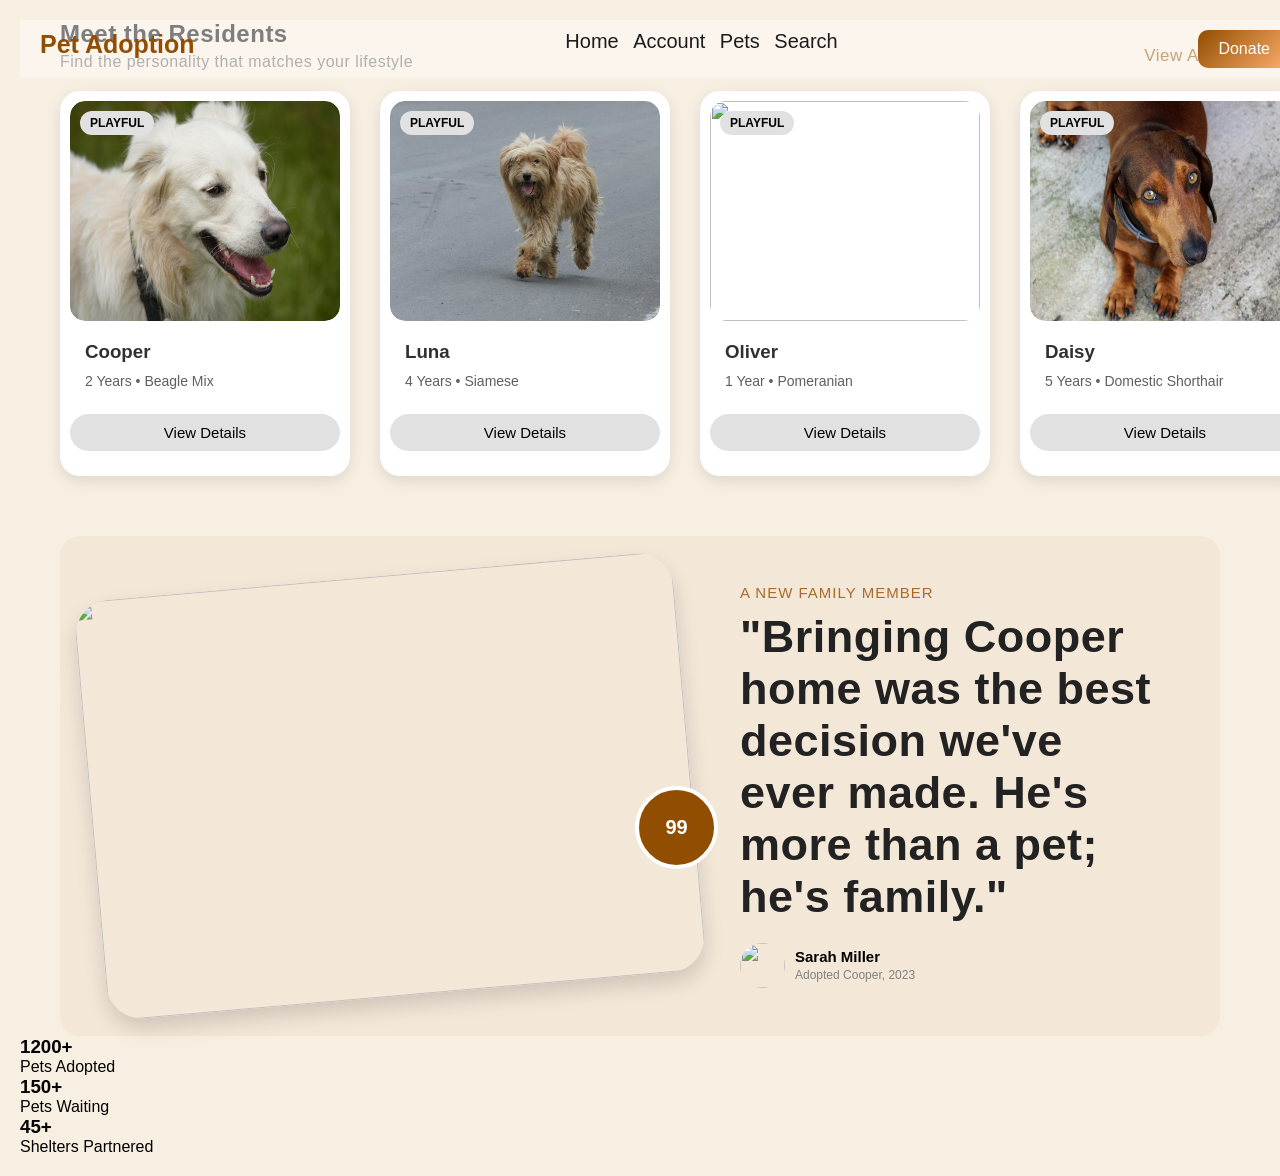
==== index.html @ e115f656 "Merge branch 'develop' into malak" ====
<!DOCTYPE html>
<html lang="en">

<head>
    <meta charset="UTF-8">
    <title>Pet Adoption</title>
    <link rel="stylesheet" href="style.css">
</head>

<body>

    <nav class="setup">
        <h1>Pet Adoption</h1>

        <ul>
            <li><a href="#home">Home</a></li>
            <li><a href="#account">Account</a></li>
            <li><a href="#pets">Pets</a></li>
            <li><a href="#search">Search</a></li>
        </ul>
        <button>Donate</button>
    </nav>

    <section class="container">
        <div class="header">
            <div class="title">
                <h2>Meet the Residents</h2>
                <p class="subtitle">Find the personality that matches your lifestyle</p>
            </div>
            <a href="#" class="view-all">
                <span class="text">View All</span>
                <span class="arrow">→</span>
            </a>
        </div>
        <div class="cards">

            <div class="card">
                <span class="badge">PLAYFUL</span>
                <div class="image-box">
                    <img src="photo/pexels-alexasfotos-9635031.jpg" alt="">
                </div>
                <h3>Cooper</h3>
                <p>2 Years • Beagle Mix</p>
                <button>View Details</button>
            </div>

            <div class="card">
                <span class="badge">PLAYFUL</span>
                <div class="image-box">
                    <img src="photo/pexels-traphitho-16429982.jpg" alt="">
                </div>
                <h3>Luna</h3>
                <p>4 Years • Siamese</p>
                <button>View Details</button>
            </div>

            <div class="card">
                <span class="badge">PLAYFUL</span>
                <div class="image-box">
                    <img src="https://placedog.net/300/200?id=5" alt="">
                </div>
                <h3>Oliver</h3>
                <p>1 Year • Pomeranian</p>
                <button>View Details</button>
            </div>

            <div class="card">
                <span class="badge">PLAYFUL</span>
                <div class="image-box">
                    <img src="photo/pexels-igor-morais-1647019-3148115.jpg" alt="">
                </div>
                <h3>Daisy</h3>
                <p>5 Years • Domestic Shorthair</p>
                <button>View Details</button>
            </div>
        </section>
        <section class="adoption-story">
            <div class="story-container">
        
                <div class="story-image">
                    <img src="photo/unnamed.png" alt="">
                    <div class="circle">99</div>
                </div>
                
        
                <div class="story-content">
                    <p class="label">A NEW FAMILY MEMBER</p>
        
                    <h2>
                        "Bringing Cooper home was the best decision we've ever made.
                        He's more than a pet; he's family."
                    </h2>
        
                    <div class="author">
                        <img src="https://randomuser.me/api/portraits/women/44.jpg" alt="">
                        <div>
                            <h4>Sarah Miller</h4>
                            <span>Adopted Cooper, 2023</span>
                        </div>
                    </div>
                </div>
        
            </div>
        </section>
        
        <script src="script.js"></script>

        </div>
    </section>

    <section class="num">
        <div class="num-card" id="cof">
            <h3>1200+</h3>
            <p>Pets Adopted</p>
        </div>
        <div class="num-card">
            <h3>150+</h3>
            <p>Pets Waiting</p>
        </div>
        <div class="num-card" id="green">
            <h3>45+</h3>
            <p>Shelters Partnered</p>
        </div>

    </section>
    <script src="script.js"></script>

</body>

</html>
---- style.css ----
* {
    margin: 0;
    padding: 0;
}
nav {
    background-color: #ffffff60;
    color: white;
    padding: 0px;
    justify-content: space-between;
    display: flex;
    width: 100%;
    position: fixed;
}
nav h1 {
    text-align: center;
    font-family: 'Segoe UI', Tahoma, Geneva, Verdana, sans-serif;
    font-size: 25px;
    color: #914d00;
    padding: 10px 20px;

}

nav ul {
    list-style-type: none;
    justify-content: space-around;
    padding: 0;
    margin: 10px auto;
}

.setup a {
    text-decoration: none;
    color: rgb(29, 28, 28);
    font-family: Verdana, Geneva, Tahoma, sans-serif;
    font-size: 20px;
    width: 100%;
    transition: 0.5s ease;
    margin: 0 auto;
}
.setup a:hover {
    color: #ffaf6d;
}
nav li{
    display: inline;
    margin: 5px;
    width: 100%;
}
body {
    font-family: Arial, sans-serif;
    background: #f8efe3;
    margin: 0;
    padding: 20px;
}

.header {
    display: flex;
    justify-content: space-between;
    align-items: center;
}

.view-all {
    letter-spacing: 0.5px;
    text-decoration: none;
    color: #a66b2d;
    font-size: 17px;
    display: inline-flex;
    align-items: center;
    margin-right: 30px;
    gap: 5px;
}

/* الكلمة */
.view-all .text {
    transition: transform 0.3s ease;
}

/* الحركة */
.view-all:hover .text {
    transform: translateX(-5px);
}

/* لو عايزاها بالضغط */
.view-all:active .text {
    transform: translateX(-5px);
}

.container {
    margin-left: 40px;
    /* max-width: 1100px; */

}


h2 {
    letter-spacing: 0.5px;
    color: rgb(49, 48, 48);
    margin-bottom: 5px;
}

.subtitle {
    color: gray;
    letter-spacing: 0.5px;
    margin-bottom: 20px;
}

.cards {
    display: flex;
    gap: 30px;
    /* flex-wrap: wrap; */
}

.card {
    position: relative;
    background: white;
    border-radius: 20px;
    padding: 10px;
    width: 270px;
    height: 365px;
    /* text-align: center; */
    box-shadow: 0 5px 15px rgba(0, 0, 0, 0.1);
    transition: 0.3s;
}


.card:hover {
    transform: translateY(-5px);
}

.card img {
    width: 100%;
    height: 220px;
    border-radius: 15px;
}

.card h3 {
    /* margin: 10px 0 5px; */
    margin: 20px 0 10px 15px;
    color: rgb(49, 48, 48);

}

.card p {
    margin: 0 0 15px 15px;
    color: #5f5f5f;
    font-size: 14px;
}

.card button {
    width: 270px;
    margin-top: 10px;
    padding: 10px;
    border: none;
    border-radius: 20px;
    background: #e2e1e1;
    font-size: 15px;
    cursor: pointer;
    transition: 0.3s;
}

.card button:hover {
    background: #b5651d;
    color: white;
}

.badge {
    position: absolute;
    top: 20px;
    left: 20px;
    z-index: 2;
    /* يخليه فوق الصورة */
    background: #e2e1e1;
    color: rgb(0, 0, 0);
    padding: 5px 10px;
    border-radius: 20px;
    font-size: 12px;
    font-weight: bold;
    pointer-events: none;
}

.image-box {
    overflow: hidden;
    border-radius: 15px;
    position: relative;
}

.image-box img {
    width: 100%;
    display: block;
    transition: transform 0.4s ease;
    z-index: 1;
}

/* التكبير */
.image-box:hover img {
    transform: scale(1.1);
}

.setup button {
    background: linear-gradient(135deg, #914d00 0%, #ffaf6d 100%);   
    color: white;
    border: none;
    padding: 10px 20px;
    cursor: pointer;
    font-size: 16px;
    border-radius: 10px;
    margin: 10px;
    transition: 0.5s ease;
}
.setup button:hover {
    background: linear-gradient(135deg, #ffaf6d 0%, #914d00 100%);
}



.adoption-story {
    
    margin-top: 60px;
    padding: 0 40px;
}

.story-container {
    height: 500px;
    display: flex;
    align-items: center;
    background: #f3e7d8;
    border-radius: 20px;
    /* overflow: hidden; */
    /* مهم عشان يخليهم لازقين */
}

/* الصورة */
 .story-image {
     display: flex;
     justify-content: center;
     align-items: center;
    position: relative;
 }
 

 .circle {
     position: absolute;
     top: 50%;
     right: -28px;
     /* تطلع بره الصورة شوية */

     width: 75px;
     height: 75px;

     background: #914d00;
     /* اللون البرتقالي */
     color: white;

     border-radius: 50%;
     /* دايرة */

     display: flex;
     align-items: center;
     justify-content: center;

     font-weight: bold;
     font-size: 20px;

     border: 4px solid white;
     /* الخط الأبيض */
 }

 .story-image img {
    margin-left: 30px;
     width: 600px;
     /* يخليها مربعة */
     height: 420px;
     /* نفس العرض */
     object-fit: cover;
     /* عشان الصورة متبوظش */

     border-radius: 35px;
     /* الحواف الدائرية */

     transform: rotate(-5deg);
     /* الميل */

     box-shadow: 0 10px 20px rgba(0, 0, 0, 0.15);
     /* ظل حلو */
 }

/* الكلام */
.story-content {
    width: 50%;
    padding: 50px;
    /* background-color: #914d00; */
}

.label {
    color: #a66b2d;
    font-size: 15px;
    letter-spacing: 1px;
    margin-bottom: 10px;
}

.story-content h2 {
    font-size: 45px;
    color: #222222;
    margin-bottom: 20px;
    /* line-height: 1.6; */
}

.author {
    display: flex;
    align-items: center;
    gap: 10px;
}

.author img {
    width: 45px;
    height: 45px;
    border-radius: 50%;
}

.author h4 {
    margin: 0;
    font-size: 15px;
}

.author span {
    font-size: 12px;
    color: gray;
.num{
    font-size: 20px;
    color: #914d00;
    font-family: 'Segoe UI', Tahoma, Geneva, Verdana, sans-serif;
    width: 99%;
    display: flex;
    justify-content: space-between;
    
}
.num-card {
    background-color: rgba(176, 205, 252, 0.5);
    border-radius: 10px;
    padding: 17px;
    margin: 20px auto;
    box-shadow: 0 4px 8px rgba(0, 0, 0, 0.1);
    text-align: center;
    width: 25%;
}
#cof{
    background-color: rgb(245, 233, 215);
}
#green{
    background-color: rgb(211, 251, 224);

}
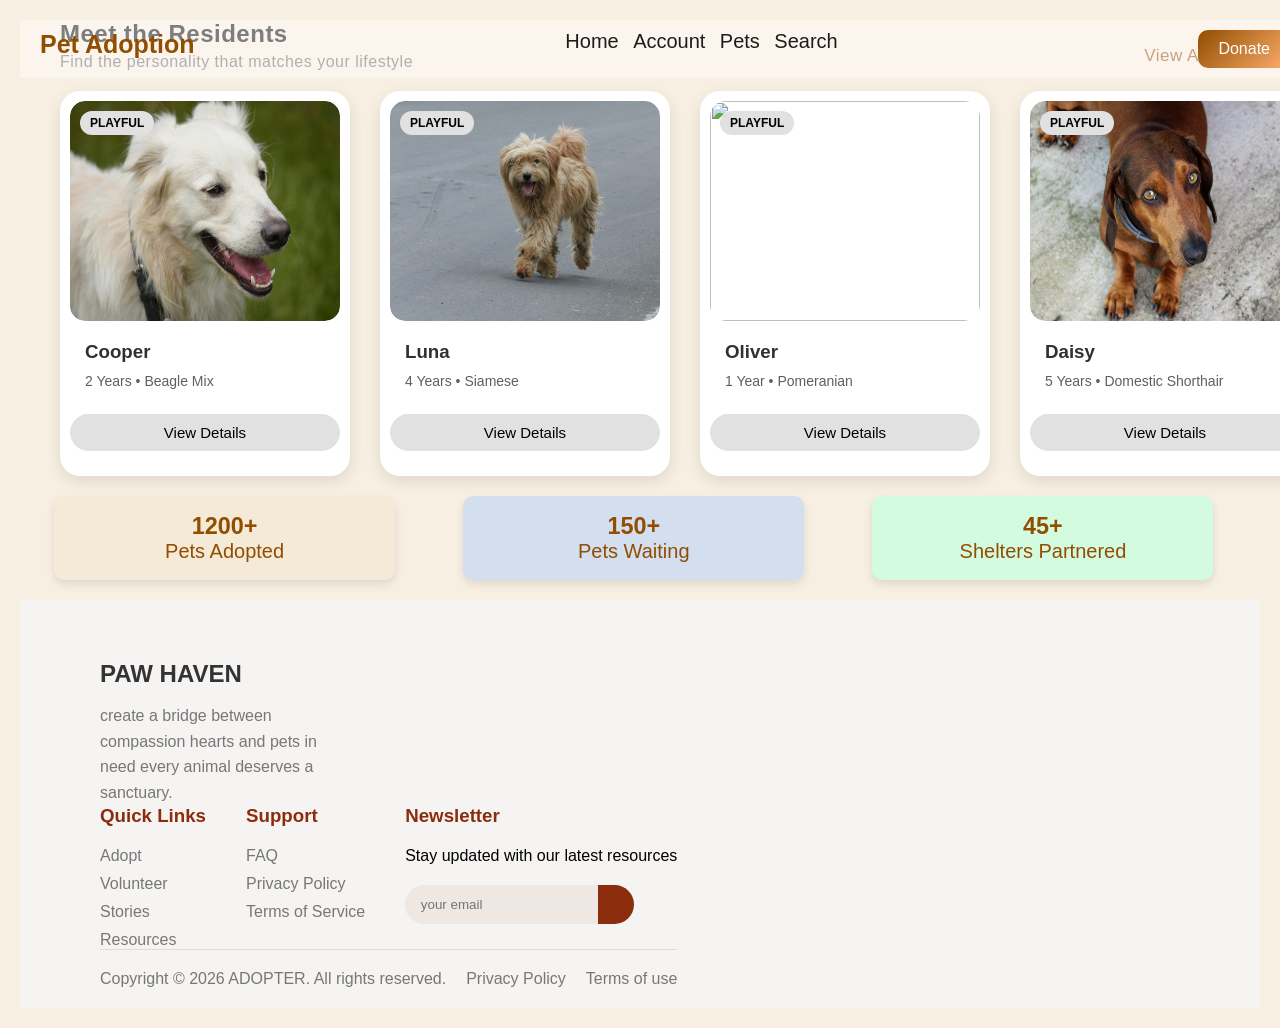
==== commit 4a0f0d9f: "Merge branch 'main' into footer-remake" ====
--- a/index.html
+++ b/index.html
@@ -73,37 +73,6 @@
                 <p>5 Years • Domestic Shorthair</p>
                 <button>View Details</button>
             </div>
-        </section>
-        <section class="adoption-story">
-            <div class="story-container">
-        
-                <div class="story-image">
-                    <img src="photo/unnamed.png" alt="">
-                    <div class="circle">99</div>
-                </div>
-                
-        
-                <div class="story-content">
-                    <p class="label">A NEW FAMILY MEMBER</p>
-        
-                    <h2>
-                        "Bringing Cooper home was the best decision we've ever made.
-                        He's more than a pet; he's family."
-                    </h2>
-        
-                    <div class="author">
-                        <img src="https://randomuser.me/api/portraits/women/44.jpg" alt="">
-                        <div>
-                            <h4>Sarah Miller</h4>
-                            <span>Adopted Cooper, 2023</span>
-                        </div>
-                    </div>
-                </div>
-        
-            </div>
-        </section>
-        
-        <script src="script.js"></script>
 
         </div>
     </section>
@@ -123,6 +92,49 @@
         </div>
 
     </section>
+  
+  
+  <footer>
+        <div class="footer">
+            <div class="top">
+            <div class="div-1">
+                <h3>PAW HAVEN</h3>
+                <p>create a bridge between <br> compassion hearts and pets in <br>need every animal deserves a <br>
+                    sanctuary.</p>
+
+            </div>
+            <div class="div-2">
+                <div class="div a-1">
+                    <h3>Quick Links</h3>
+                    <a href="">Adopt</a>
+                    <a href="">Volunteer</a>
+                    <a href="">Stories</a>
+                    <a href="">Resources</a>
+                </div>
+                <div class="div a-2">
+                    <h3>Support</h3>
+                    <a href="">FAQ</a>
+                    <a href="">Privacy Policy</a>
+                    <a href="">Terms of Service</a>
+                </div>
+                <div class="div a-3">
+                    <h3>Newsletter</h3>
+                    <p>Stay updated with our latest resources</p>
+                    <div class="input-group">
+                        <input type="email" placeholder=" your email">
+                        <button type="submit"><a href="https://www.flaticon.com/free-icons/send"
+                                title="send icons"></a></button>
+
+                    </div>
+                </div>
+                </div>
+                <div class="div-2-2">
+                    <p>Copyright &copy; 2026 ADOPTER. All rights reserved.</p>
+                    <p>Privacy Policy</p>
+                    <p>Terms of use</p>
+                </div>
+        </div>
+    </footer>
     <script src="script.js"></script>
 
 </body>
--- a/style.css
+++ b/style.css
@@ -195,6 +195,95 @@
     transform: scale(1.1);
 }
 
+.badge p {
+    font-weight: bold;
+}
+footer {
+    background: #f6f4f2;
+    padding: 60px 80px 20px;
+    font-family: Arial, Helvetica, sans-serif;
+}
+
+.footer {
+    display: flex;
+    flex-direction: row;
+    gap: 40px;
+}
+
+
+.div-1 h3 {
+    font-size: 24px;
+    color: #333;
+    margin-bottom: 15px;
+}
+
+.div-1 p {
+    color: #777;
+    line-height: 1.6;
+}
+
+
+.div-2 {
+    display: flex;
+    justify-content: space-between;
+    flex-wrap: wrap;
+    gap: 40px;
+}
+
+.div {
+    display: flex;
+    flex-direction: column;
+    gap: 10px;
+}
+
+.div h3 {
+    color: #8b2c0d;
+    margin-bottom: 10px;
+}
+
+.div a {
+    text-decoration: none;
+    color: #777;
+    transition: 0.3s;
+}
+
+.div a:hover {
+    color: #8b2c0d;
+}
+
+
+.input-group {
+    display: flex;
+    margin-top: 10px;
+}
+
+.input-group input {
+    padding: 12px;
+    border: none;
+    outline: none;
+    background: #eee7e2;
+    border-radius: 30px 0 0 30px;
+}
+
+.input-group button {
+    padding: 12px 18px;
+    border: none;
+    background: #8b2c0d;
+    color: white;
+    border-radius: 0 30px 30px 0;
+    cursor: pointer;
+}
+
+
+.div-2-2 {
+    display: flex;
+    justify-content: space-between;
+    border-top: 1px solid #ddd;
+    padding-top: 20px;
+    color: #777;
+    flex-wrap: wrap;
+    gap: 10px;
+}
 .setup button {
     background: linear-gradient(135deg, #914d00 0%, #ffaf6d 100%);   
     color: white;
@@ -210,120 +299,6 @@
     background: linear-gradient(135deg, #ffaf6d 0%, #914d00 100%);
 }
 
-
-
-.adoption-story {
-    
-    margin-top: 60px;
-    padding: 0 40px;
-}
-
-.story-container {
-    height: 500px;
-    display: flex;
-    align-items: center;
-    background: #f3e7d8;
-    border-radius: 20px;
-    /* overflow: hidden; */
-    /* مهم عشان يخليهم لازقين */
-}
-
-/* الصورة */
- .story-image {
-     display: flex;
-     justify-content: center;
-     align-items: center;
-    position: relative;
- }
- 
-
- .circle {
-     position: absolute;
-     top: 50%;
-     right: -28px;
-     /* تطلع بره الصورة شوية */
-
-     width: 75px;
-     height: 75px;
-
-     background: #914d00;
-     /* اللون البرتقالي */
-     color: white;
-
-     border-radius: 50%;
-     /* دايرة */
-
-     display: flex;
-     align-items: center;
-     justify-content: center;
-
-     font-weight: bold;
-     font-size: 20px;
-
-     border: 4px solid white;
-     /* الخط الأبيض */
- }
-
- .story-image img {
-    margin-left: 30px;
-     width: 600px;
-     /* يخليها مربعة */
-     height: 420px;
-     /* نفس العرض */
-     object-fit: cover;
-     /* عشان الصورة متبوظش */
-
-     border-radius: 35px;
-     /* الحواف الدائرية */
-
-     transform: rotate(-5deg);
-     /* الميل */
-
-     box-shadow: 0 10px 20px rgba(0, 0, 0, 0.15);
-     /* ظل حلو */
- }
-
-/* الكلام */
-.story-content {
-    width: 50%;
-    padding: 50px;
-    /* background-color: #914d00; */
-}
-
-.label {
-    color: #a66b2d;
-    font-size: 15px;
-    letter-spacing: 1px;
-    margin-bottom: 10px;
-}
-
-.story-content h2 {
-    font-size: 45px;
-    color: #222222;
-    margin-bottom: 20px;
-    /* line-height: 1.6; */
-}
-
-.author {
-    display: flex;
-    align-items: center;
-    gap: 10px;
-}
-
-.author img {
-    width: 45px;
-    height: 45px;
-    border-radius: 50%;
-}
-
-.author h4 {
-    margin: 0;
-    font-size: 15px;
-}
-
-.author span {
-    font-size: 12px;
-    color: gray;
 .num{
     font-size: 20px;
     color: #914d00;
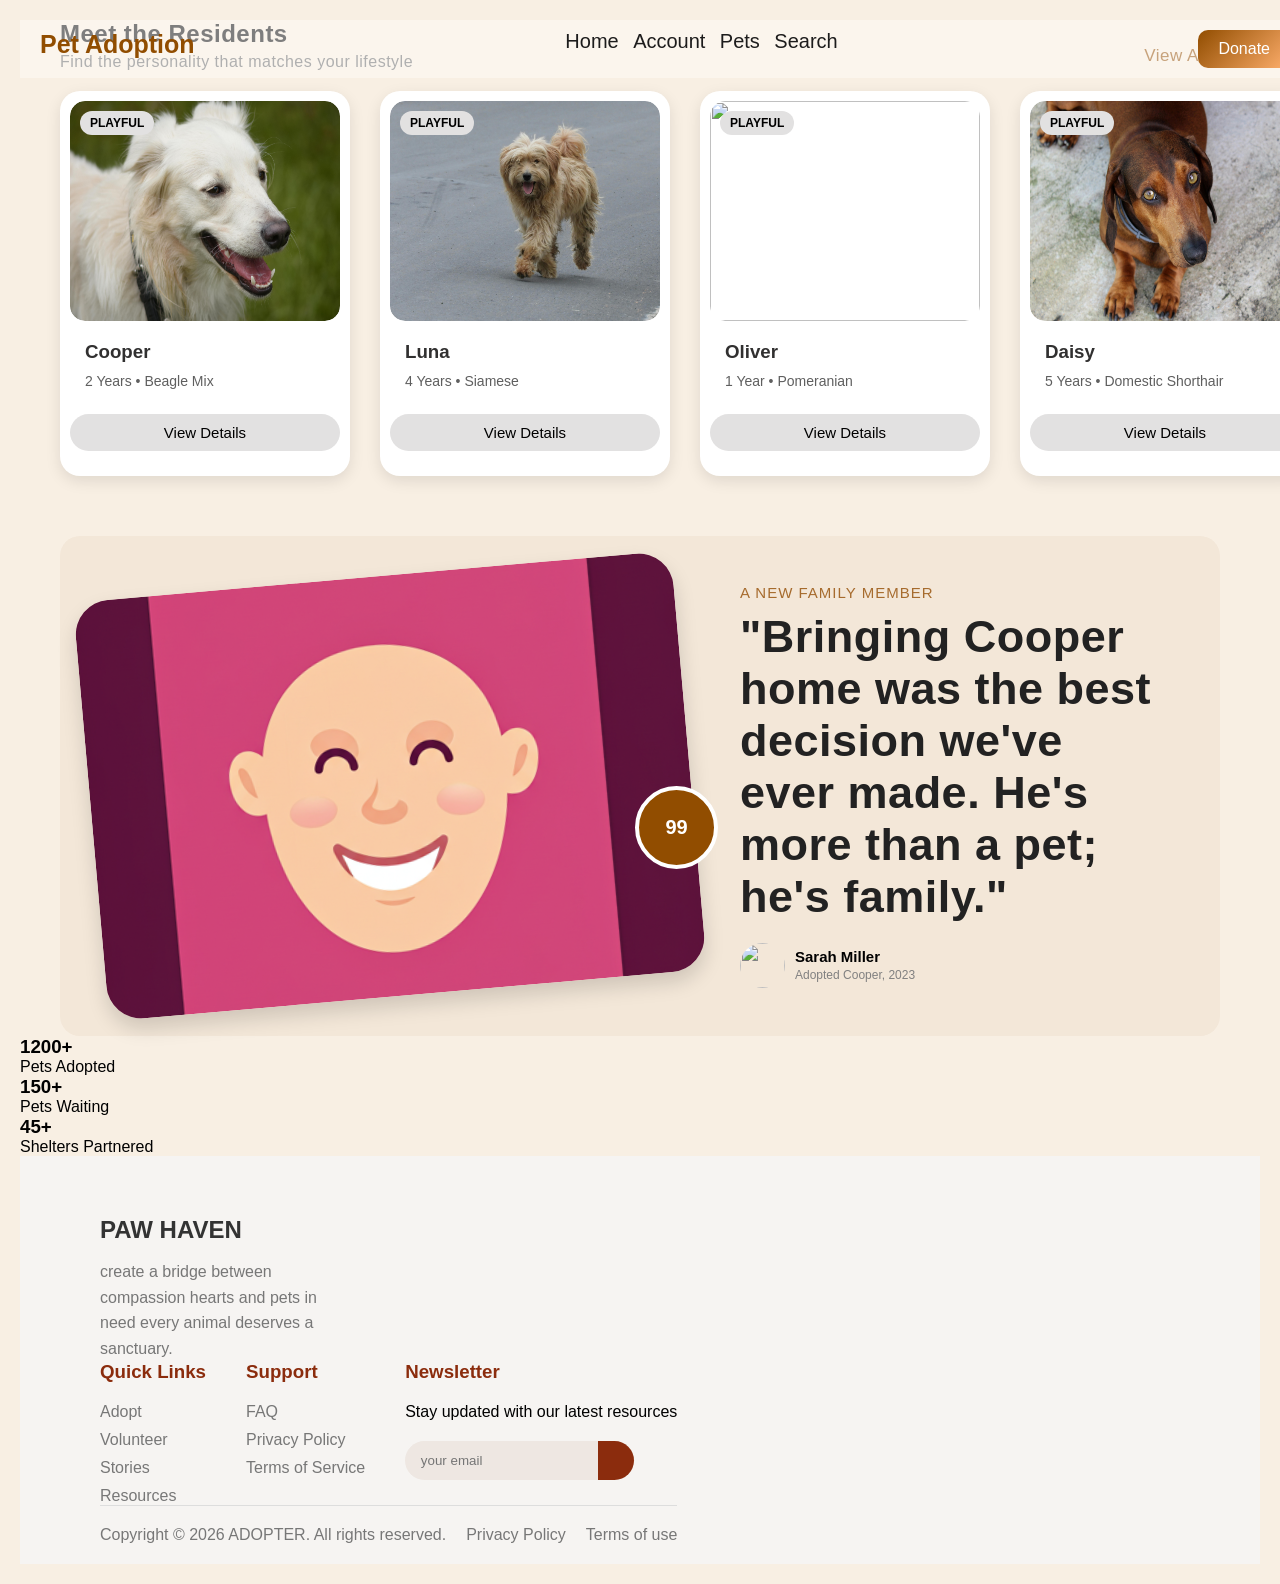
==== commit 45aed4b9: "Merge pull request #12 from AlaaEssamKamal/contact Contact" ====
--- a/index.html
+++ b/index.html
@@ -73,6 +73,37 @@
                 <p>5 Years • Domestic Shorthair</p>
                 <button>View Details</button>
             </div>
+        </section>
+        <section class="adoption-story">
+            <div class="story-container">
+        
+                <div class="story-image">
+                    <img src="photo/unnamed.png" alt="">
+                    <div class="circle">99</div>
+                </div>
+                
+        
+                <div class="story-content">
+                    <p class="label">A NEW FAMILY MEMBER</p>
+        
+                    <h2>
+                        "Bringing Cooper home was the best decision we've ever made.
+                        He's more than a pet; he's family."
+                    </h2>
+        
+                    <div class="author">
+                        <img src="https://randomuser.me/api/portraits/women/44.jpg" alt="">
+                        <div>
+                            <h4>Sarah Miller</h4>
+                            <span>Adopted Cooper, 2023</span>
+                        </div>
+                    </div>
+                </div>
+        
+            </div>
+        </section>
+        
+        <script src="script.js"></script>
 
         </div>
     </section>
--- a/style.css
+++ b/style.css
@@ -299,6 +299,120 @@
     background: linear-gradient(135deg, #ffaf6d 0%, #914d00 100%);
 }
 
+
+
+.adoption-story {
+    
+    margin-top: 60px;
+    padding: 0 40px;
+}
+
+.story-container {
+    height: 500px;
+    display: flex;
+    align-items: center;
+    background: #f3e7d8;
+    border-radius: 20px;
+    /* overflow: hidden; */
+    /* مهم عشان يخليهم لازقين */
+}
+
+/* الصورة */
+ .story-image {
+     display: flex;
+     justify-content: center;
+     align-items: center;
+    position: relative;
+ }
+ 
+
+ .circle {
+     position: absolute;
+     top: 50%;
+     right: -28px;
+     /* تطلع بره الصورة شوية */
+
+     width: 75px;
+     height: 75px;
+
+     background: #914d00;
+     /* اللون البرتقالي */
+     color: white;
+
+     border-radius: 50%;
+     /* دايرة */
+
+     display: flex;
+     align-items: center;
+     justify-content: center;
+
+     font-weight: bold;
+     font-size: 20px;
+
+     border: 4px solid white;
+     /* الخط الأبيض */
+ }
+
+ .story-image img {
+    margin-left: 30px;
+     width: 600px;
+     /* يخليها مربعة */
+     height: 420px;
+     /* نفس العرض */
+     object-fit: cover;
+     /* عشان الصورة متبوظش */
+
+     border-radius: 35px;
+     /* الحواف الدائرية */
+
+     transform: rotate(-5deg);
+     /* الميل */
+
+     box-shadow: 0 10px 20px rgba(0, 0, 0, 0.15);
+     /* ظل حلو */
+ }
+
+/* الكلام */
+.story-content {
+    width: 50%;
+    padding: 50px;
+    /* background-color: #914d00; */
+}
+
+.label {
+    color: #a66b2d;
+    font-size: 15px;
+    letter-spacing: 1px;
+    margin-bottom: 10px;
+}
+
+.story-content h2 {
+    font-size: 45px;
+    color: #222222;
+    margin-bottom: 20px;
+    /* line-height: 1.6; */
+}
+
+.author {
+    display: flex;
+    align-items: center;
+    gap: 10px;
+}
+
+.author img {
+    width: 45px;
+    height: 45px;
+    border-radius: 50%;
+}
+
+.author h4 {
+    margin: 0;
+    font-size: 15px;
+}
+
+.author span {
+    font-size: 12px;
+    color: gray;
 .num{
     font-size: 20px;
     color: #914d00;
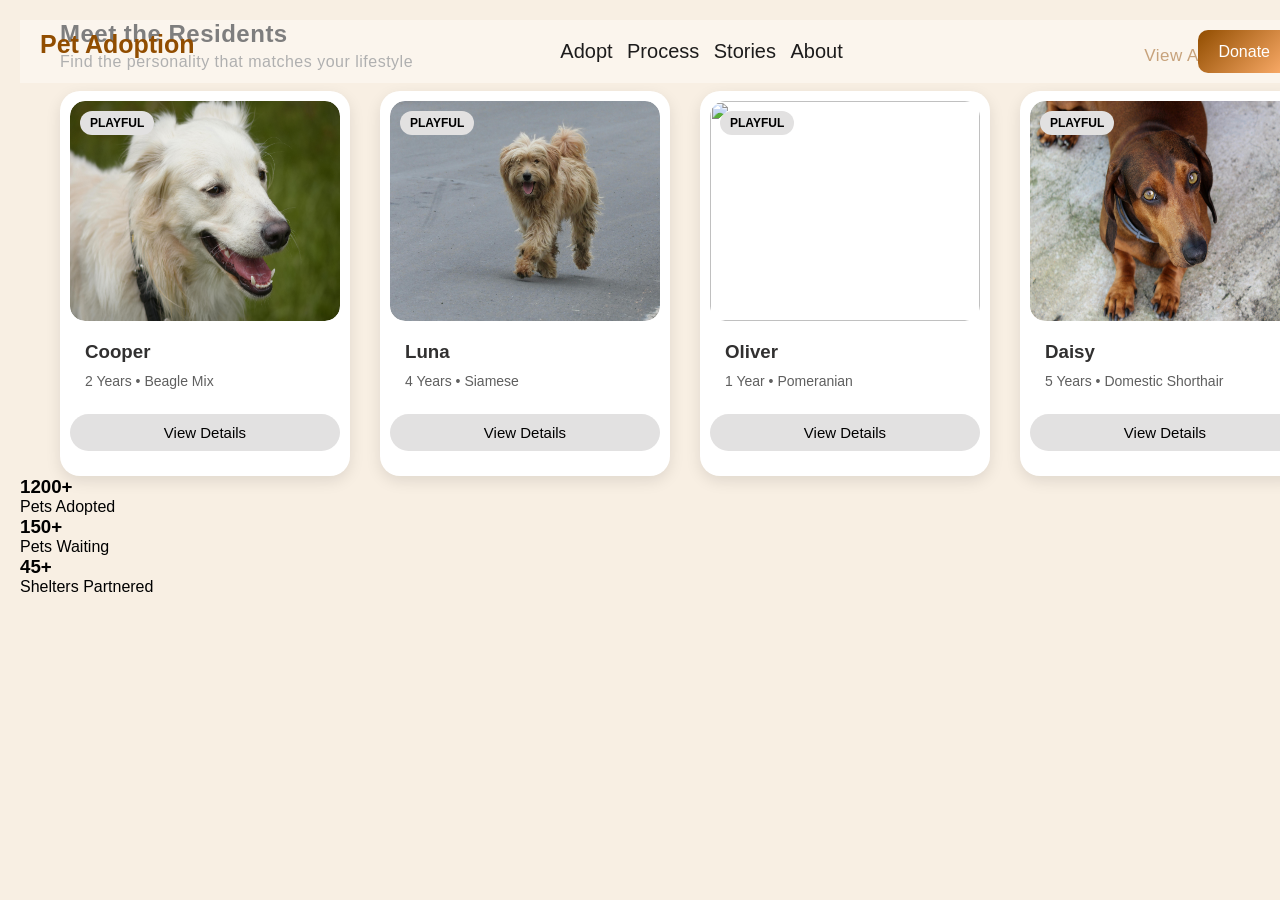
==== commit 50e82777: "about set up" ====
--- a/index.html
+++ b/index.html
@@ -13,10 +13,12 @@
         <h1>Pet Adoption</h1>
 
         <ul>
-            <li><a href="#home">Home</a></li>
-            <li><a href="#account">Account</a></li>
-            <li><a href="#pets">Pets</a></li>
-            <li><a href="#search">Search</a></li>
+             <ul>
+            <li><a href="#adopt">Adopt</a></li>
+            <li><a href="#process">Process</a></li>
+            <li><a href="#stories">Stories</a></li>
+            <li><a href="./about us.html" target="_blank">About</a></li>
+        </ul>
         </ul>
         <button>Donate</button>
     </nav>
@@ -73,37 +75,6 @@
                 <p>5 Years • Domestic Shorthair</p>
                 <button>View Details</button>
             </div>
-        </section>
-        <section class="adoption-story">
-            <div class="story-container">
-        
-                <div class="story-image">
-                    <img src="photo/unnamed.png" alt="">
-                    <div class="circle">99</div>
-                </div>
-                
-        
-                <div class="story-content">
-                    <p class="label">A NEW FAMILY MEMBER</p>
-        
-                    <h2>
-                        "Bringing Cooper home was the best decision we've ever made.
-                        He's more than a pet; he's family."
-                    </h2>
-        
-                    <div class="author">
-                        <img src="https://randomuser.me/api/portraits/women/44.jpg" alt="">
-                        <div>
-                            <h4>Sarah Miller</h4>
-                            <span>Adopted Cooper, 2023</span>
-                        </div>
-                    </div>
-                </div>
-        
-            </div>
-        </section>
-        
-        <script src="script.js"></script>
 
         </div>
     </section>
@@ -123,49 +94,6 @@
         </div>
 
     </section>
-  
-  
-  <footer>
-        <div class="footer">
-            <div class="top">
-            <div class="div-1">
-                <h3>PAW HAVEN</h3>
-                <p>create a bridge between <br> compassion hearts and pets in <br>need every animal deserves a <br>
-                    sanctuary.</p>
-
-            </div>
-            <div class="div-2">
-                <div class="div a-1">
-                    <h3>Quick Links</h3>
-                    <a href="">Adopt</a>
-                    <a href="">Volunteer</a>
-                    <a href="">Stories</a>
-                    <a href="">Resources</a>
-                </div>
-                <div class="div a-2">
-                    <h3>Support</h3>
-                    <a href="">FAQ</a>
-                    <a href="">Privacy Policy</a>
-                    <a href="">Terms of Service</a>
-                </div>
-                <div class="div a-3">
-                    <h3>Newsletter</h3>
-                    <p>Stay updated with our latest resources</p>
-                    <div class="input-group">
-                        <input type="email" placeholder=" your email">
-                        <button type="submit"><a href="https://www.flaticon.com/free-icons/send"
-                                title="send icons"></a></button>
-
-                    </div>
-                </div>
-                </div>
-                <div class="div-2-2">
-                    <p>Copyright &copy; 2026 ADOPTER. All rights reserved.</p>
-                    <p>Privacy Policy</p>
-                    <p>Terms of use</p>
-                </div>
-        </div>
-    </footer>
     <script src="script.js"></script>
 
 </body>
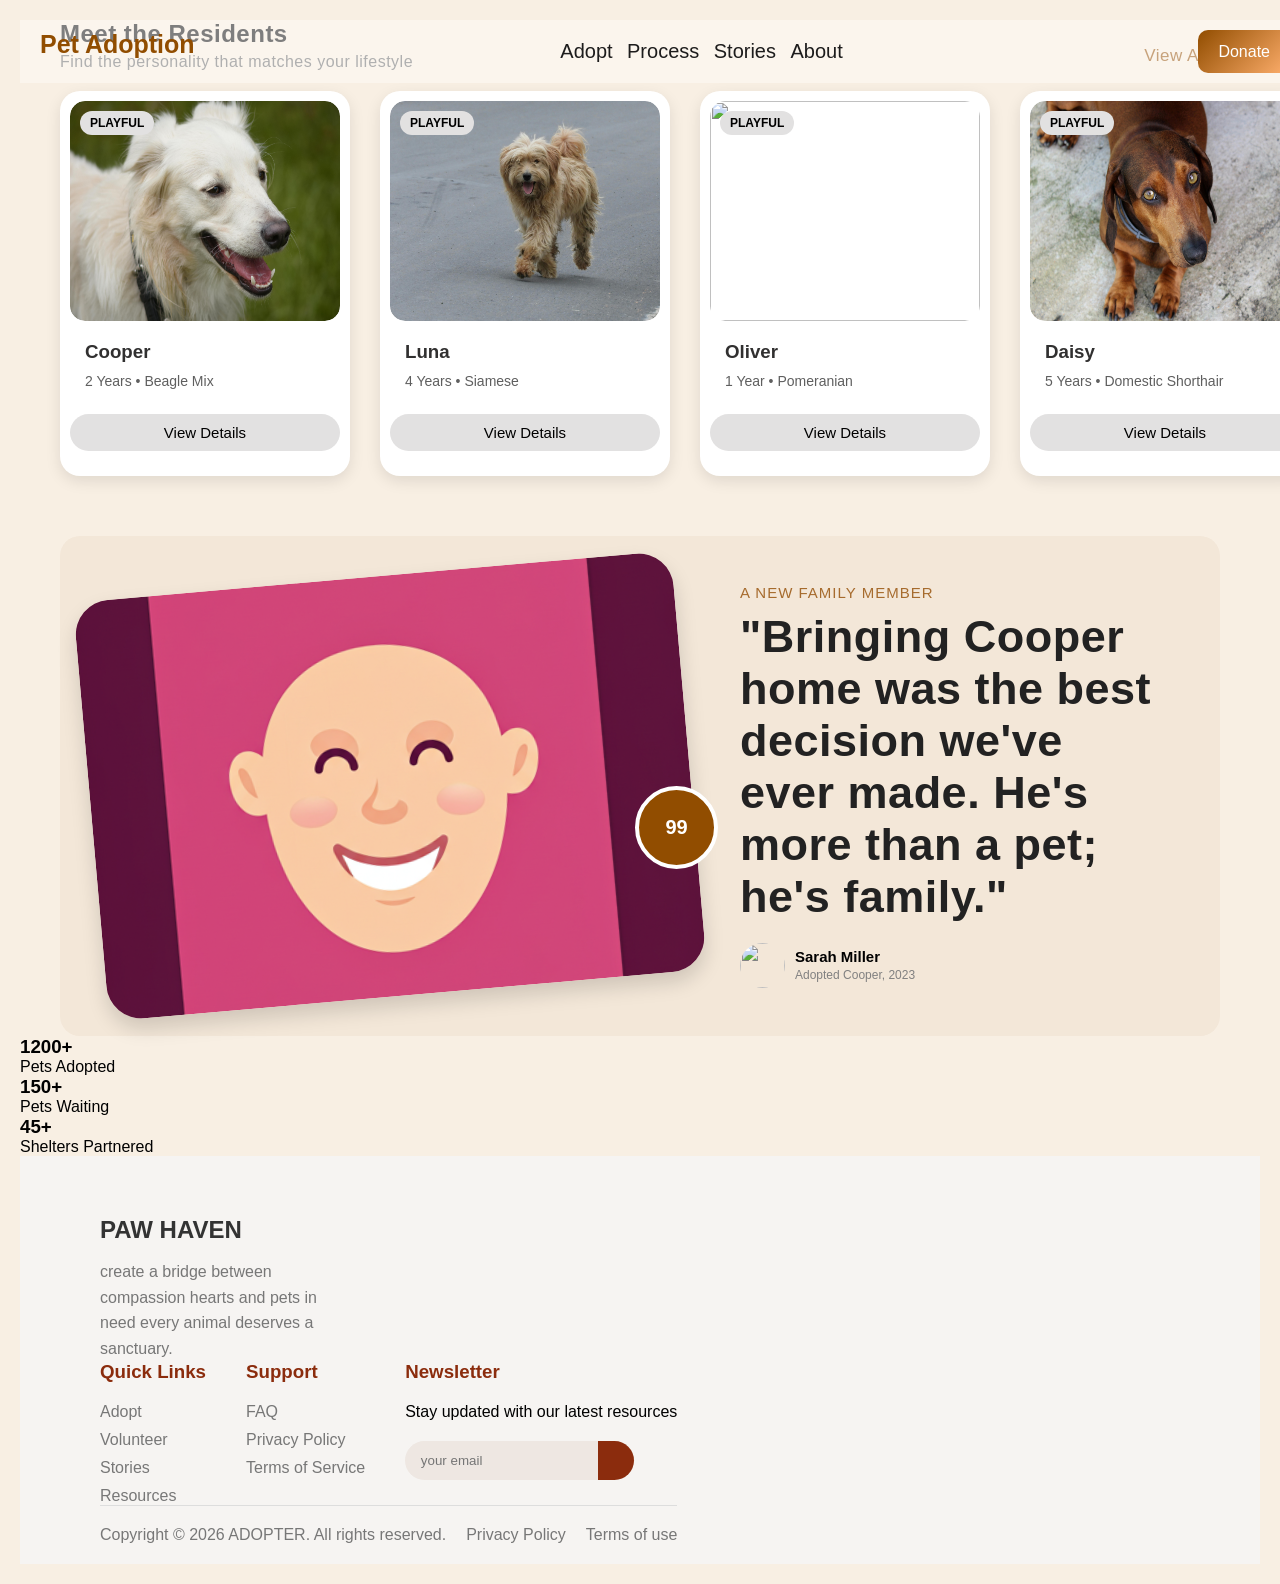
==== commit c8bad959: "Merge branch 'main' of https://github.com/AlaaEssamKamal/pet-adabt" ====
--- a/index.html
+++ b/index.html
@@ -75,6 +75,37 @@
                 <p>5 Years • Domestic Shorthair</p>
                 <button>View Details</button>
             </div>
+        </section>
+        <section class="adoption-story">
+            <div class="story-container">
+        
+                <div class="story-image">
+                    <img src="photo/unnamed.png" alt="">
+                    <div class="circle">99</div>
+                </div>
+                
+        
+                <div class="story-content">
+                    <p class="label">A NEW FAMILY MEMBER</p>
+        
+                    <h2>
+                        "Bringing Cooper home was the best decision we've ever made.
+                        He's more than a pet; he's family."
+                    </h2>
+        
+                    <div class="author">
+                        <img src="https://randomuser.me/api/portraits/women/44.jpg" alt="">
+                        <div>
+                            <h4>Sarah Miller</h4>
+                            <span>Adopted Cooper, 2023</span>
+                        </div>
+                    </div>
+                </div>
+        
+            </div>
+        </section>
+        
+        <script src="script.js"></script>
 
         </div>
     </section>
@@ -94,6 +125,49 @@
         </div>
 
     </section>
+  
+  
+  <footer>
+        <div class="footer">
+            <div class="top">
+            <div class="div-1">
+                <h3>PAW HAVEN</h3>
+                <p>create a bridge between <br> compassion hearts and pets in <br>need every animal deserves a <br>
+                    sanctuary.</p>
+
+            </div>
+            <div class="div-2">
+                <div class="div a-1">
+                    <h3>Quick Links</h3>
+                    <a href="">Adopt</a>
+                    <a href="">Volunteer</a>
+                    <a href="">Stories</a>
+                    <a href="">Resources</a>
+                </div>
+                <div class="div a-2">
+                    <h3>Support</h3>
+                    <a href="">FAQ</a>
+                    <a href="">Privacy Policy</a>
+                    <a href="">Terms of Service</a>
+                </div>
+                <div class="div a-3">
+                    <h3>Newsletter</h3>
+                    <p>Stay updated with our latest resources</p>
+                    <div class="input-group">
+                        <input type="email" placeholder=" your email">
+                        <button type="submit"><a href="https://www.flaticon.com/free-icons/send"
+                                title="send icons"></a></button>
+
+                    </div>
+                </div>
+                </div>
+                <div class="div-2-2">
+                    <p>Copyright &copy; 2026 ADOPTER. All rights reserved.</p>
+                    <p>Privacy Policy</p>
+                    <p>Terms of use</p>
+                </div>
+        </div>
+    </footer>
     <script src="script.js"></script>
 
 </body>
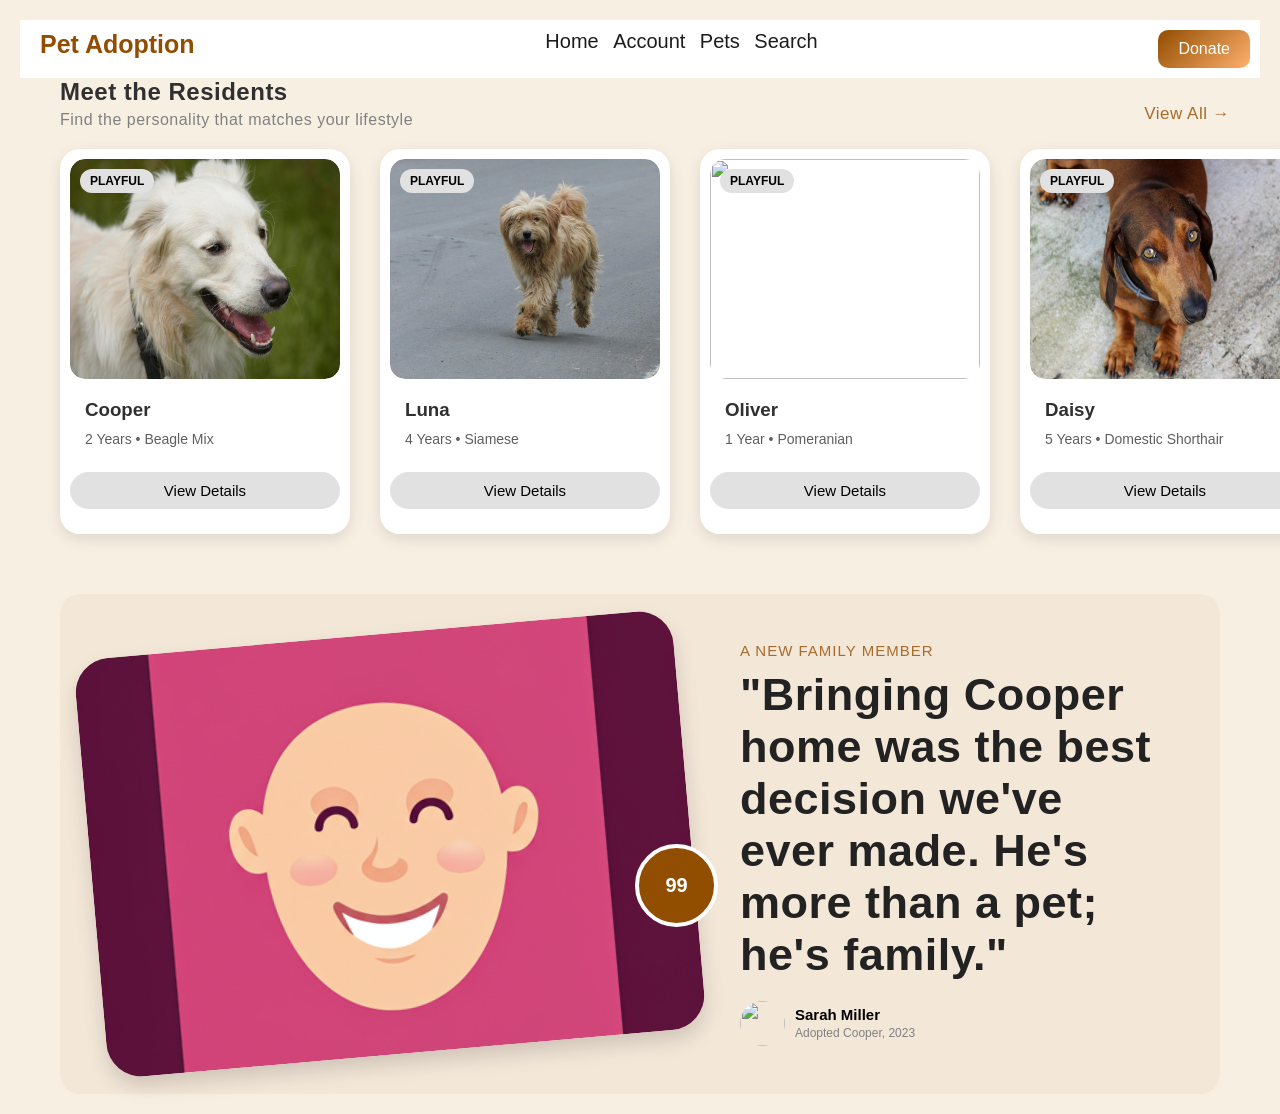
==== commit ae5184ba: "add section qoute" ====
--- a/index.html
+++ b/index.html
@@ -1,29 +1,27 @@
 <!DOCTYPE html>
 <html lang="en">
+    
+    <head>
+        <meta charset="UTF-8">
+        <title>Pet Adoption</title>
+        <link rel="stylesheet" href="style.css">
+    </head>
+    
+    <body>
+    
+         <nav class="setup">
+          <h1>Pet Adoption</h1>
 
-<head>
-    <meta charset="UTF-8">
-    <title>Pet Adoption</title>
-    <link rel="stylesheet" href="style.css">
-</head>
-
-<body>
-
-    <nav class="setup">
-        <h1>Pet Adoption</h1>
-
-        <ul>
-             <ul>
-            <li><a href="#adopt">Adopt</a></li>
-            <li><a href="#process">Process</a></li>
-            <li><a href="#stories">Stories</a></li>
-            <li><a href="./about us.html" target="_blank">About</a></li>
-        </ul>
-        </ul>
-        <button>Donate</button>
-    </nav>
-
-    <section class="container">
+          <ul>
+              <li><a href="#home">Home</a></li>
+              <li><a href="#account">Account</a></li>
+              <li><a href="#pets">Pets</a></li>
+              <li><a href="#search">Search</a></li>
+          </ul>
+           <button>Donate</button>
+      </nav>
+      
+        <section class="container">
         <div class="header">
             <div class="title">
                 <h2>Meet the Residents</h2>
@@ -34,46 +32,48 @@
                 <span class="arrow">→</span>
             </a>
         </div>
-        <div class="cards">
-
-            <div class="card">
-                <span class="badge">PLAYFUL</span>
-                <div class="image-box">
+            <div class="cards">
+    
+                <div class="card">
+                    <span class="badge">PLAYFUL</span>
+                    <div class="image-box">
                     <img src="photo/pexels-alexasfotos-9635031.jpg" alt="">
+                    </div>
+                    <h3>Cooper</h3>
+                    <p>2 Years • Beagle Mix</p>
+                    <button>View Details</button>
                 </div>
-                <h3>Cooper</h3>
-                <p>2 Years • Beagle Mix</p>
-                <button>View Details</button>
-            </div>
-
-            <div class="card">
-                <span class="badge">PLAYFUL</span>
-                <div class="image-box">
+    
+                <div class="card">
+                    <span class="badge">PLAYFUL</span>
+                    <div class="image-box">
                     <img src="photo/pexels-traphitho-16429982.jpg" alt="">
+                    </div>
+                    <h3>Luna</h3>
+                    <p>4 Years • Siamese</p>
+                    <button>View Details</button>
                 </div>
-                <h3>Luna</h3>
-                <p>4 Years • Siamese</p>
-                <button>View Details</button>
-            </div>
-
-            <div class="card">
-                <span class="badge">PLAYFUL</span>
-                <div class="image-box">
+    
+                <div class="card">
+                    <span class="badge">PLAYFUL</span>
+                    <div class="image-box">
                     <img src="https://placedog.net/300/200?id=5" alt="">
+                    </div>
+                    <h3>Oliver</h3>
+                    <p>1 Year • Pomeranian</p>
+                    <button>View Details</button>
                 </div>
-                <h3>Oliver</h3>
-                <p>1 Year • Pomeranian</p>
-                <button>View Details</button>
-            </div>
-
-            <div class="card">
-                <span class="badge">PLAYFUL</span>
-                <div class="image-box">
+    
+                <div class="card">
+                    <span class="badge">PLAYFUL</span>
+                    <div class="image-box">
                     <img src="photo/pexels-igor-morais-1647019-3148115.jpg" alt="">
+                    </div>
+                    <h3>Daisy</h3>
+                    <p>5 Years • Domestic Shorthair</p>
+                    <button>View Details</button>
                 </div>
-                <h3>Daisy</h3>
-                <p>5 Years • Domestic Shorthair</p>
-                <button>View Details</button>
+    
             </div>
         </section>
         <section class="adoption-story">
@@ -107,69 +107,8 @@
         
         <script src="script.js"></script>
 
-        </div>
-    </section>
+    </body>
+    
+    </html>
 
-    <section class="num">
-        <div class="num-card" id="cof">
-            <h3>1200+</h3>
-            <p>Pets Adopted</p>
-        </div>
-        <div class="num-card">
-            <h3>150+</h3>
-            <p>Pets Waiting</p>
-        </div>
-        <div class="num-card" id="green">
-            <h3>45+</h3>
-            <p>Shelters Partnered</p>
-        </div>
-
-    </section>
-  
-  
-  <footer>
-        <div class="footer">
-            <div class="top">
-            <div class="div-1">
-                <h3>PAW HAVEN</h3>
-                <p>create a bridge between <br> compassion hearts and pets in <br>need every animal deserves a <br>
-                    sanctuary.</p>
-
-            </div>
-            <div class="div-2">
-                <div class="div a-1">
-                    <h3>Quick Links</h3>
-                    <a href="">Adopt</a>
-                    <a href="">Volunteer</a>
-                    <a href="">Stories</a>
-                    <a href="">Resources</a>
-                </div>
-                <div class="div a-2">
-                    <h3>Support</h3>
-                    <a href="">FAQ</a>
-                    <a href="">Privacy Policy</a>
-                    <a href="">Terms of Service</a>
-                </div>
-                <div class="div a-3">
-                    <h3>Newsletter</h3>
-                    <p>Stay updated with our latest resources</p>
-                    <div class="input-group">
-                        <input type="email" placeholder=" your email">
-                        <button type="submit"><a href="https://www.flaticon.com/free-icons/send"
-                                title="send icons"></a></button>
-
-                    </div>
-                </div>
-                </div>
-                <div class="div-2-2">
-                    <p>Copyright &copy; 2026 ADOPTER. All rights reserved.</p>
-                    <p>Privacy Policy</p>
-                    <p>Terms of use</p>
-                </div>
-        </div>
-    </footer>
-    <script src="script.js"></script>
-
-</body>
-
-</html>+   
--- a/style.css
+++ b/style.css
@@ -4,13 +4,12 @@
     padding: 0;
 }
 nav {
-    background-color: #ffffff60;
+    background-color: #fff;
     color: white;
     padding: 0px;
     justify-content: space-between;
     display: flex;
     width: 100%;
-    position: fixed;
 }
 nav h1 {
     text-align: center;
@@ -195,95 +194,6 @@
     transform: scale(1.1);
 }
 
-.badge p {
-    font-weight: bold;
-}
-footer {
-    background: #f6f4f2;
-    padding: 60px 80px 20px;
-    font-family: Arial, Helvetica, sans-serif;
-}
-
-.footer {
-    display: flex;
-    flex-direction: row;
-    gap: 40px;
-}
-
-
-.div-1 h3 {
-    font-size: 24px;
-    color: #333;
-    margin-bottom: 15px;
-}
-
-.div-1 p {
-    color: #777;
-    line-height: 1.6;
-}
-
-
-.div-2 {
-    display: flex;
-    justify-content: space-between;
-    flex-wrap: wrap;
-    gap: 40px;
-}
-
-.div {
-    display: flex;
-    flex-direction: column;
-    gap: 10px;
-}
-
-.div h3 {
-    color: #8b2c0d;
-    margin-bottom: 10px;
-}
-
-.div a {
-    text-decoration: none;
-    color: #777;
-    transition: 0.3s;
-}
-
-.div a:hover {
-    color: #8b2c0d;
-}
-
-
-.input-group {
-    display: flex;
-    margin-top: 10px;
-}
-
-.input-group input {
-    padding: 12px;
-    border: none;
-    outline: none;
-    background: #eee7e2;
-    border-radius: 30px 0 0 30px;
-}
-
-.input-group button {
-    padding: 12px 18px;
-    border: none;
-    background: #8b2c0d;
-    color: white;
-    border-radius: 0 30px 30px 0;
-    cursor: pointer;
-}
-
-
-.div-2-2 {
-    display: flex;
-    justify-content: space-between;
-    border-top: 1px solid #ddd;
-    padding-top: 20px;
-    color: #777;
-    flex-wrap: wrap;
-    gap: 10px;
-}
 .setup button {
     background: linear-gradient(135deg, #914d00 0%, #ffaf6d 100%);   
     color: white;
@@ -413,28 +323,4 @@
 .author span {
     font-size: 12px;
     color: gray;
-.num{
-    font-size: 20px;
-    color: #914d00;
-    font-family: 'Segoe UI', Tahoma, Geneva, Verdana, sans-serif;
-    width: 99%;
-    display: flex;
-    justify-content: space-between;
-    
-}
-.num-card {
-    background-color: rgba(176, 205, 252, 0.5);
-    border-radius: 10px;
-    padding: 17px;
-    margin: 20px auto;
-    box-shadow: 0 4px 8px rgba(0, 0, 0, 0.1);
-    text-align: center;
-    width: 25%;
-}
-#cof{
-    background-color: rgb(245, 233, 215);
-}
-#green{
-    background-color: rgb(211, 251, 224);
-
-}
+}
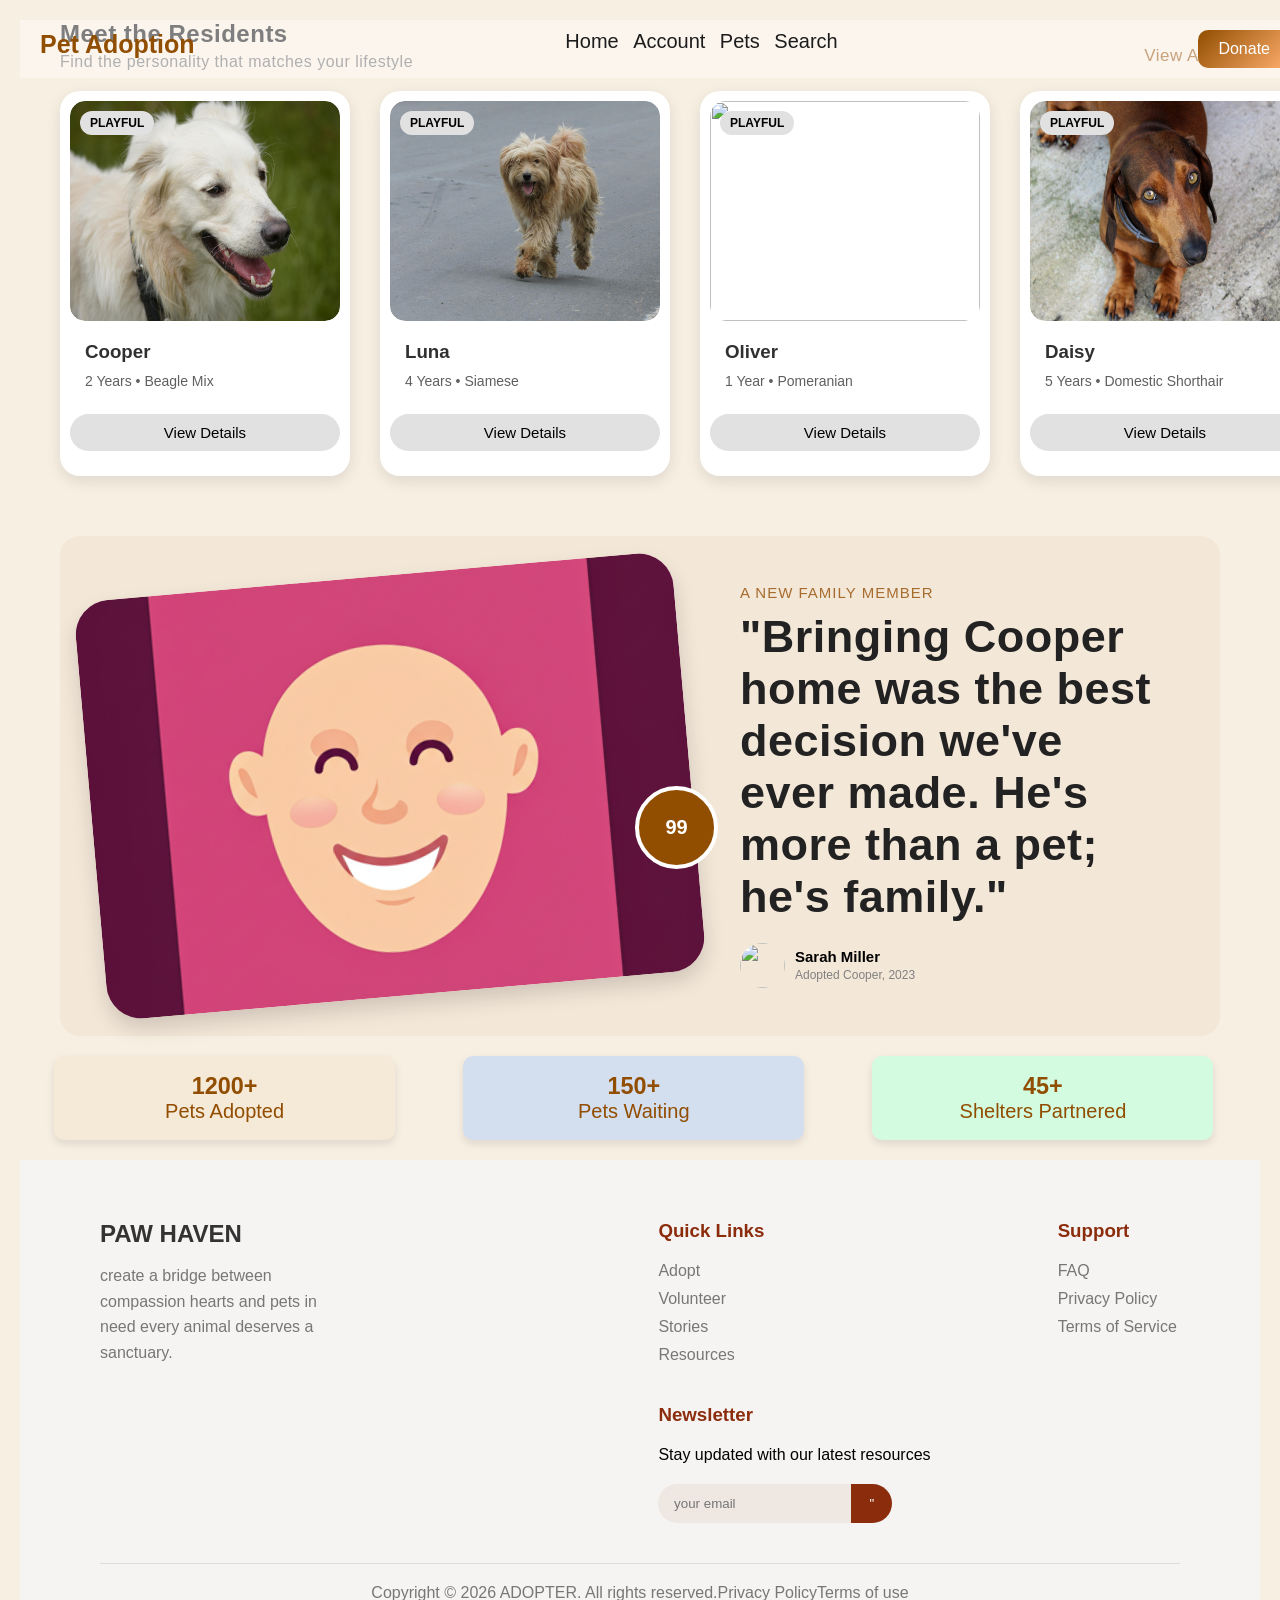
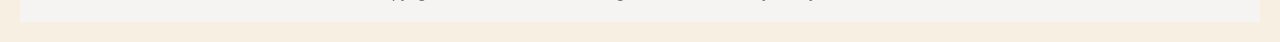
==== commit 6381e6fa: "final edit for footer" ====
--- a/index.html
+++ b/index.html
@@ -1,27 +1,30 @@
 <!DOCTYPE html>
 <html lang="en">
-    
-    <head>
-        <meta charset="UTF-8">
-        <title>Pet Adoption</title>
-        <link rel="stylesheet" href="style.css">
-    </head>
-    
-    <body>
-    
-         <nav class="setup">
-          <h1>Pet Adoption</h1>
 
-          <ul>
-              <li><a href="#home">Home</a></li>
-              <li><a href="#account">Account</a></li>
-              <li><a href="#pets">Pets</a></li>
-              <li><a href="#search">Search</a></li>
-          </ul>
-           <button>Donate</button>
-      </nav>
-      
-        <section class="container">
+<head>
+    <meta charset="UTF-8">
+    <title>Pet Adoption</title>
+    <link rel="stylesheet" href="style.css">
+    <link rel="stylesheet" href="https://cdnjs.cloudflare.com/ajax/libs/font-awesome/7.0.1/css/all.min.css"
+        integrity="sha512-2SwdPD6INVrV/lHTZbO2nodKhrnDdJK9/kg2XD1r9uGqPo1cUbujc+IYdlYdEErWNu69gVcYgdxlmVmzTWnetw=="
+        crossorigin="anonymous" referrerpolicy="no-referrer" />
+</head>
+
+<body>
+
+    <nav class="setup">
+        <h1>Pet Adoption</h1>
+
+        <ul>
+            <li><a href="#home">Home</a></li>
+            <li><a href="#account">Account</a></li>
+            <li><a href="#pets">Pets</a></li>
+            <li><a href="#search">Search</a></li>
+        </ul>
+        <button>Donate</button>
+    </nav>
+
+    <section class="container">
         <div class="header">
             <div class="title">
                 <h2>Meet the Residents</h2>
@@ -32,83 +35,143 @@
                 <span class="arrow">→</span>
             </a>
         </div>
-            <div class="cards">
-    
-                <div class="card">
-                    <span class="badge">PLAYFUL</span>
-                    <div class="image-box">
+        <div class="cards">
+
+            <div class="card">
+                <span class="badge">PLAYFUL</span>
+                <div class="image-box">
                     <img src="photo/pexels-alexasfotos-9635031.jpg" alt="">
-                    </div>
-                    <h3>Cooper</h3>
-                    <p>2 Years • Beagle Mix</p>
-                    <button>View Details</button>
                 </div>
-    
-                <div class="card">
-                    <span class="badge">PLAYFUL</span>
-                    <div class="image-box">
+                <h3>Cooper</h3>
+                <p>2 Years • Beagle Mix</p>
+                <button>View Details</button>
+            </div>
+
+            <div class="card">
+                <span class="badge">PLAYFUL</span>
+                <div class="image-box">
                     <img src="photo/pexels-traphitho-16429982.jpg" alt="">
-                    </div>
-                    <h3>Luna</h3>
-                    <p>4 Years • Siamese</p>
-                    <button>View Details</button>
                 </div>
-    
-                <div class="card">
-                    <span class="badge">PLAYFUL</span>
-                    <div class="image-box">
+                <h3>Luna</h3>
+                <p>4 Years • Siamese</p>
+                <button>View Details</button>
+            </div>
+
+            <div class="card">
+                <span class="badge">PLAYFUL</span>
+                <div class="image-box">
                     <img src="https://placedog.net/300/200?id=5" alt="">
-                    </div>
-                    <h3>Oliver</h3>
-                    <p>1 Year • Pomeranian</p>
-                    <button>View Details</button>
                 </div>
-    
-                <div class="card">
-                    <span class="badge">PLAYFUL</span>
-                    <div class="image-box">
+                <h3>Oliver</h3>
+                <p>1 Year • Pomeranian</p>
+                <button>View Details</button>
+            </div>
+
+            <div class="card">
+                <span class="badge">PLAYFUL</span>
+                <div class="image-box">
                     <img src="photo/pexels-igor-morais-1647019-3148115.jpg" alt="">
-                    </div>
-                    <h3>Daisy</h3>
-                    <p>5 Years • Domestic Shorthair</p>
-                    <button>View Details</button>
                 </div>
-    
+                <h3>Daisy</h3>
+                <p>5 Years • Domestic Shorthair</p>
+                <button>View Details</button>
             </div>
-        </section>
-        <section class="adoption-story">
-            <div class="story-container">
-        
-                <div class="story-image">
-                    <img src="photo/unnamed.png" alt="">
-                    <div class="circle">99</div>
-                </div>
-                
-        
-                <div class="story-content">
-                    <p class="label">A NEW FAMILY MEMBER</p>
-        
-                    <h2>
-                        "Bringing Cooper home was the best decision we've ever made.
-                        He's more than a pet; he's family."
-                    </h2>
-        
-                    <div class="author">
-                        <img src="https://randomuser.me/api/portraits/women/44.jpg" alt="">
-                        <div>
-                            <h4>Sarah Miller</h4>
-                            <span>Adopted Cooper, 2023</span>
-                        </div>
+    </section>
+    <section class="adoption-story">
+        <div class="story-container">
+
+            <div class="story-image">
+                <img src="photo/unnamed.png" alt="">
+                <div class="circle">99</div>
+            </div>
+
+
+            <div class="story-content">
+                <p class="label">A NEW FAMILY MEMBER</p>
+
+                <h2>
+                    "Bringing Cooper home was the best decision we've ever made.
+                    He's more than a pet; he's family."
+                </h2>
+
+                <div class="author">
+                    <img src="https://randomuser.me/api/portraits/women/44.jpg" alt="">
+                    <div>
+                        <h4>Sarah Miller</h4>
+                        <span>Adopted Cooper, 2023</span>
                     </div>
                 </div>
-        
             </div>
-        </section>
-        
-        <script src="script.js"></script>
 
-    </body>
-    
-    </html>
+        </div>
+    </section>
 
-   +    <script src="script.js"></script>
+
+    </div>
+    </section>
+
+    <section class="num">
+        <div class="num-card" id="cof">
+            <h3>1200+</h3>
+            <p>Pets Adopted</p>
+        </div>
+        <div class="num-card">
+            <h3>150+</h3>
+            <p>Pets Waiting</p>
+        </div>
+        <div class="num-card" id="green">
+            <h3>45+</h3>
+            <p>Shelters Partnered</p>
+        </div>
+
+    </section>
+
+
+    <footer>
+        <div class="footer">
+            <div class="div-1">
+                <h3>PAW HAVEN</h3>
+                <p>create a bridge between <br> compassion hearts and pets in <br>need every animal deserves a <br>
+                    sanctuary.</p>
+
+            </div>
+            <div class="div-2">
+                <div class="div a-1">
+                    <h3>Quick Links</h3>
+                    <a href="">Adopt</a>
+                    <a href="">Volunteer</a>
+                    <a href="">Stories</a>
+                    <a href="">Resources</a>
+                </div>
+                <div class="div a-2">
+                    <h3>Support</h3>
+                    <a href="">FAQ</a>
+                    <a href="">Privacy Policy</a>
+                    <a href="">Terms of Service</a>
+                </div>
+                <div class="div a-3">
+                    <h3>Newsletter</h3>
+                    <p>Stay updated with our latest resources</p>
+                    <div class="input-group">
+                        <input type="email" placeholder=" your email">
+                        <button type="submit">
+                            <i class="fa-regular fa-paper-plane-top"></i>"
+                        </button>
+
+                    </div>
+                </div>
+            </div>
+            <div class="div-2-2">
+                <p>Copyright &copy; 2026 ADOPTER. All rights reserved.</p>
+                <p>Privacy Policy</p>
+                <p>Terms of use</p>
+            </div>
+        </div>
+        </div>
+    </footer>
+    <script src="script.js"></script>
+
+</body>
+
+</html>
--- a/style.css
+++ b/style.css
@@ -4,12 +4,13 @@
     padding: 0;
 }
 nav {
-    background-color: #fff;
+    background-color: #ffffff60;
     color: white;
     padding: 0px;
     justify-content: space-between;
     display: flex;
     width: 100%;
+    position: fixed;
 }
 nav h1 {
     text-align: center;
@@ -194,6 +195,98 @@
     transform: scale(1.1);
 }
 
+.badge p {
+    font-weight: bold;
+}
+footer {
+    background: #f6f4f2;
+    padding: 60px 80px 20px;
+    font-family: Arial, Helvetica, sans-serif;
+}
+
+.footer {
+    display: flex;
+    flex-direction: row;
+    flex-wrap: wrap;
+    gap: 40px;
+}
+
+.div-1 {
+    width: 48%;
+}
+.div-1 h3 {
+    font-size: 24px;
+    color: #333;
+    margin-bottom: 15px;
+}
+
+.div-1 p {
+    color: #777;
+    line-height: 1.6;
+}
+
+
+.div-2 {
+    display: flex;
+    justify-content: space-between;
+    flex-wrap: wrap;
+    width: 48%;
+    gap: 40px;
+}
+
+.div {
+    display: flex;
+    flex-direction: column;
+    gap: 10px;
+}
+
+.div h3 {
+    color: #8b2c0d;
+    margin-bottom: 10px;
+}
+
+.div a {
+    text-decoration: none;
+    color: #777;
+    transition: 0.3s;
+}
+
+.div a:hover {
+    color: #8b2c0d;
+}
+
+
+.input-group {
+    display: flex;
+    margin-top: 10px;
+}
+
+.input-group input {
+    padding: 12px;
+    border: none;
+    outline: none;
+    background: #eee7e2;
+    border-radius: 30px 0 0 30px;
+}
+
+.input-group button {
+    padding: 12px 18px;
+    border: none;
+    background: #8b2c0d;
+    color: white;
+    border-radius: 0 30px 30px 0;
+    cursor: pointer;
+}
+
+
+.div-2-2 {
+    border-top: 1px solid #ddd;
+    display: flex;
+    justify-content: center;
+    padding-top: 20px;
+    color: #777;
+    width: 100% ;
+}
 .setup button {
     background: linear-gradient(135deg, #914d00 0%, #ffaf6d 100%);   
     color: white;
@@ -324,3 +417,28 @@
     font-size: 12px;
     color: gray;
 }
+.num{
+    font-size: 20px;
+    color: #914d00;
+    font-family: 'Segoe UI', Tahoma, Geneva, Verdana, sans-serif;
+    width: 99%;
+    display: flex;
+    justify-content: space-between;
+    
+}
+.num-card {
+    background-color: rgba(176, 205, 252, 0.5);
+    border-radius: 10px;
+    padding: 17px;
+    margin: 20px auto;
+    box-shadow: 0 4px 8px rgba(0, 0, 0, 0.1);
+    text-align: center;
+    width: 25%;
+}
+#cof{
+    background-color: rgb(245, 233, 215);
+}
+#green{
+    background-color: rgb(211, 251, 224);
+
+}
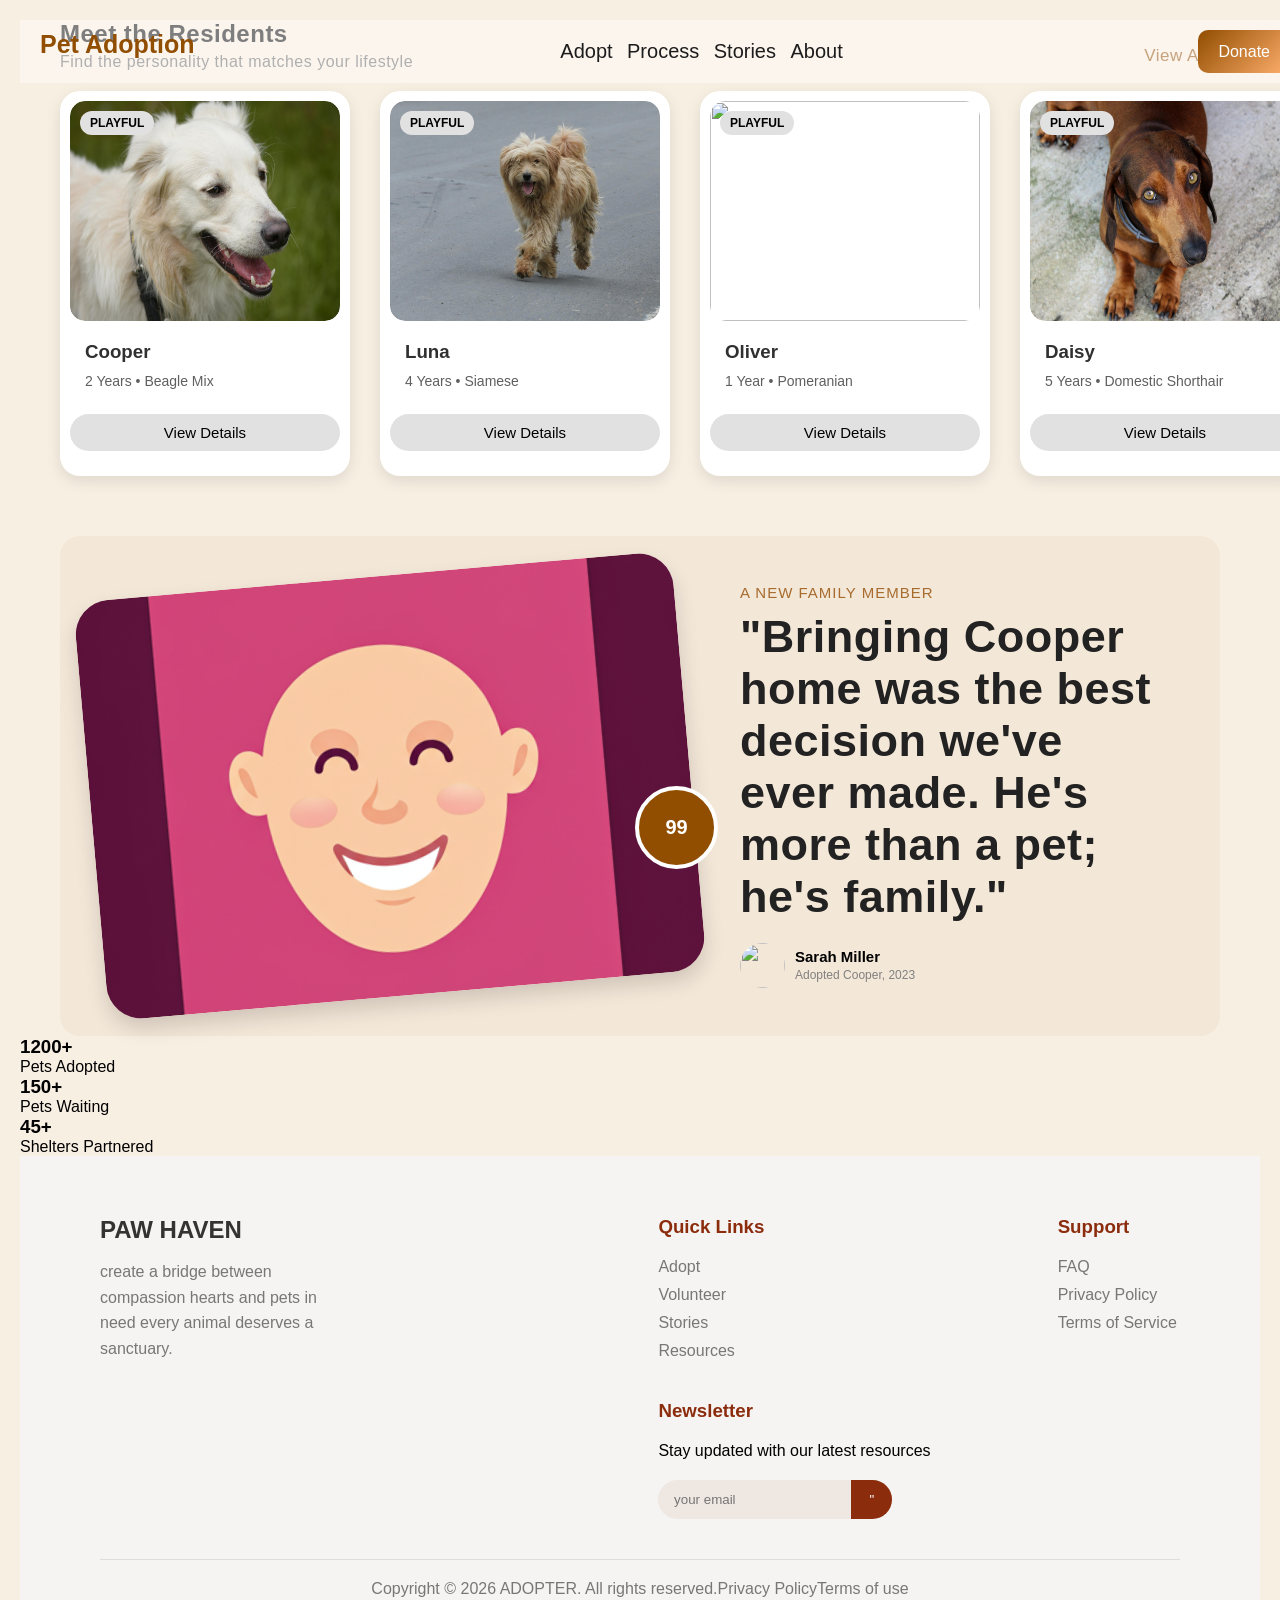
==== commit 7ff4960d: "Merge branch 'main' into edit-footer" ====
--- a/index.html
+++ b/index.html
@@ -16,10 +16,12 @@
         <h1>Pet Adoption</h1>
 
         <ul>
-            <li><a href="#home">Home</a></li>
-            <li><a href="#account">Account</a></li>
-            <li><a href="#pets">Pets</a></li>
-            <li><a href="#search">Search</a></li>
+             <ul>
+            <li><a href="#adopt">Adopt</a></li>
+            <li><a href="#process">Process</a></li>
+            <li><a href="#stories">Stories</a></li>
+            <li><a href="./about us.html" target="_blank">About</a></li>
+        </ul>
         </ul>
         <button>Donate</button>
     </nav>
@@ -76,32 +78,37 @@
                 <p>5 Years • Domestic Shorthair</p>
                 <button>View Details</button>
             </div>
-    </section>
-    <section class="adoption-story">
-        <div class="story-container">
-
-            <div class="story-image">
-                <img src="photo/unnamed.png" alt="">
-                <div class="circle">99</div>
-            </div>
-
-
-            <div class="story-content">
-                <p class="label">A NEW FAMILY MEMBER</p>
-
-                <h2>
-                    "Bringing Cooper home was the best decision we've ever made.
-                    He's more than a pet; he's family."
-                </h2>
-
-                <div class="author">
-                    <img src="https://randomuser.me/api/portraits/women/44.jpg" alt="">
-                    <div>
-                        <h4>Sarah Miller</h4>
-                        <span>Adopted Cooper, 2023</span>
+        </section>
+        <section class="adoption-story">
+            <div class="story-container">
+        
+                <div class="story-image">
+                    <img src="photo/unnamed.png" alt="">
+                    <div class="circle">99</div>
+                </div>
+                
+        
+                <div class="story-content">
+                    <p class="label">A NEW FAMILY MEMBER</p>
+        
+                    <h2>
+                        "Bringing Cooper home was the best decision we've ever made.
+                        He's more than a pet; he's family."
+                    </h2>
+        
+                    <div class="author">
+                        <img src="https://randomuser.me/api/portraits/women/44.jpg" alt="">
+                        <div>
+                            <h4>Sarah Miller</h4>
+                            <span>Adopted Cooper, 2023</span>
+                        </div>
                     </div>
                 </div>
+        
             </div>
+        </section>
+        
+        <script src="script.js"></script>
 
         </div>
     </section>
--- a/style.css
+++ b/style.css
@@ -416,7 +416,6 @@
 .author span {
     font-size: 12px;
     color: gray;
-}
 .num{
     font-size: 20px;
     color: #914d00;
